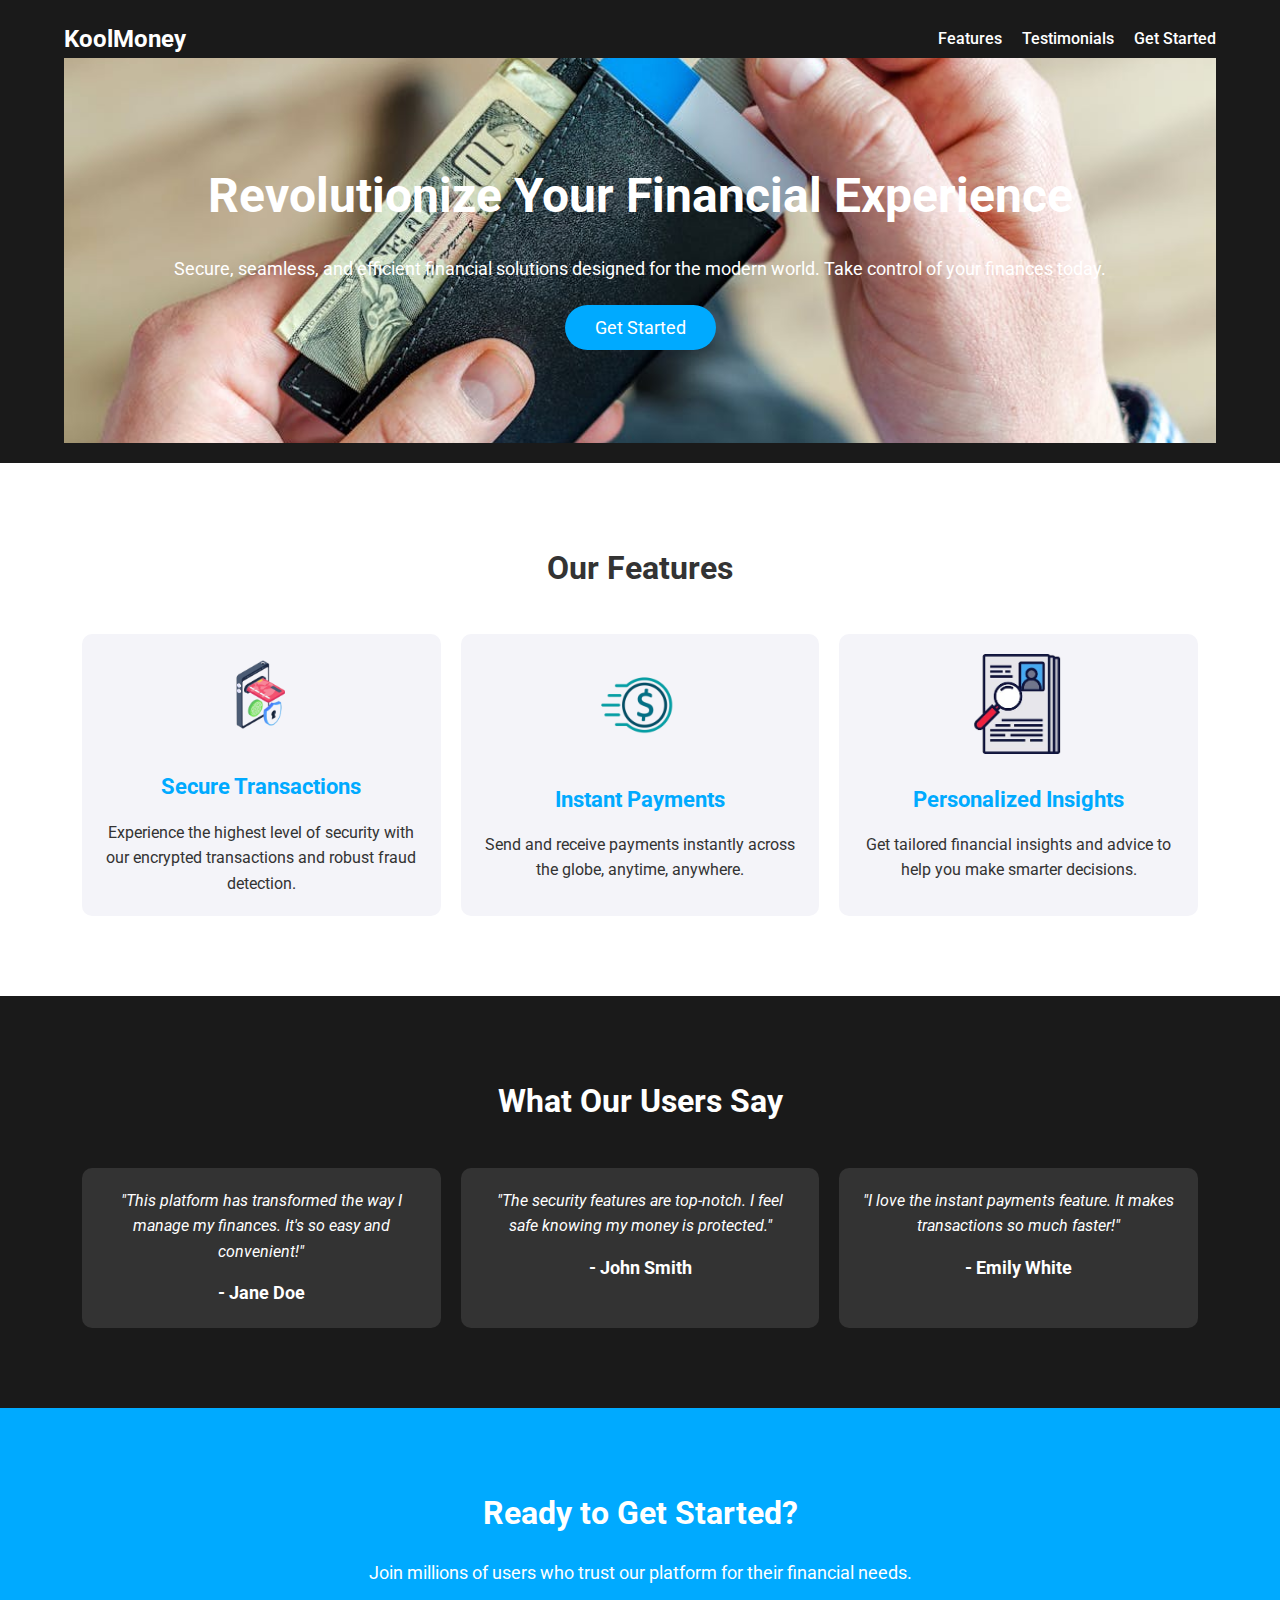
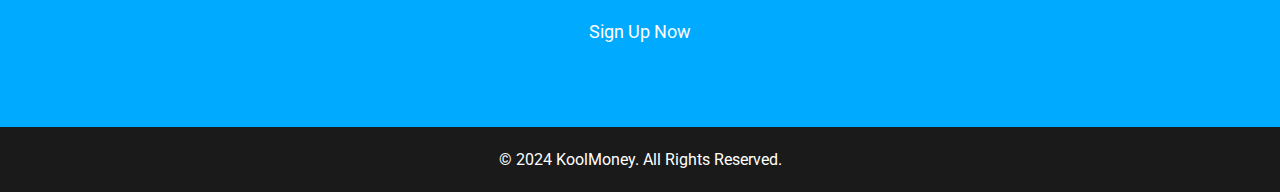
==== index.html @ 94e35cdf "name changes" ====
<!DOCTYPE html>
<html lang="en">
<head>
    <meta charset="UTF-8">
    <meta name="viewport" content="width=device-width, initial-scale=1.0">
    <title>KoolMoney</title>
    <link rel="icon" type="image/x-icon" href="./img/8176383.png">
    <link rel="preconnect" href="https://fonts.googleapis.com">
<link rel="preconnect" href="https://fonts.gstatic.com" crossorigin>
<link href="https://fonts.googleapis.com/css2?family=Roboto:wght@300;500;700&display=swap" rel="stylesheet">
<link rel="stylesheet" href="./index.css">
</head>
<body>
    <header>
        <div class="container">
            <nav class="navbar">
                <div class="logo">KoolMoney</div>
                <ul class="nav-links">
                    <li><a href="#features">Features</a></li>
                    <li><a href="#testimonials">Testimonials</a></li>
                    <li><a href="#cta">Get Started</a></li>
                </ul>
            </nav>
            <div class="overlay">
            <div class="hero">
                <h1>Revolutionize Your Financial Experience</h1>
                <p>Secure, seamless, and efficient financial solutions designed for the modern world. Take control of your finances today.</p>
                <a href="#cta" class="btn-primary">Get Started</a>
                </div>
            </div>
        </div>
    </header>

    <section id="features" class="features">
        <div class="container">
            <h2>Our Features</h2>
            <div class="feature-cards">
                <div class="feature-card">
                    <img src="./img/secure-transaction-vector-39509976.png" alt="Feature 1">
                    <h3>Secure Transactions</h3>
                    <p>Experience the highest level of security with our encrypted transactions and robust fraud detection.</p>
                </div>
                <div class="feature-card">
                    <img src="./img/istockphoto-1183794806-612x612.png" alt="Feature 2">
                    <h3>Instant Payments</h3>
                    <p>Send and receive payments instantly across the globe, anytime, anywhere.</p>
                </div>
                <div class="feature-card">
                    <img src="./img/insight.png" alt="Feature 3">
                    <h3>Personalized Insights</h3>
                    <p>Get tailored financial insights and advice to help you make smarter decisions.</p>
                </div>
            </div>
        </div>
    </section>

    <section id="testimonials" class="testimonials">
        <div class="container">
            <h2>What Our Users Say</h2>
            <div class="testimonial-cards">
                <div class="testimonial-card">
                    <p>"This platform has transformed the way I manage my finances. It's so easy and convenient!"</p>
                    <h4>- Jane Doe</h4>
                </div>
                <div class="testimonial-card">
                    <p>"The security features are top-notch. I feel safe knowing my money is protected."</p>
                    <h4>- John Smith</h4>
                </div>
                <div class="testimonial-card">
                    <p>"I love the instant payments feature. It makes transactions so much faster!"</p>
                    <h4>- Emily White</h4>
                </div>
            </div>
        </div>
    </section>

    <section id="cta" class="cta">
        <div class="container">
            <h2>Ready to Get Started?</h2>
            <p>Join millions of users who trust our platform for their financial needs.</p>
            <a href="#" class="btn-primary">Sign Up Now</a>
        </div>
    </section>

    <footer>
        <div class="container">
            <p>&copy; 2024 KoolMoney. All Rights Reserved.</p>
        </div>
    </footer>
    
</body>
</html>
---- index.css ----
* {
    box-sizing: border-box;
     margin: 0;
     padding: 0;
}
body {
    font-family: 'Roboto', sans-serif;
    color: #333;
    background-color: #f4f4f9;
    line-height: 1.6;
}

.container {
    width: 90%;
    max-width: 1200px;
    margin: 0 auto;
}

header {
    background-color: #1a1a1a;
    color: #fff;
    padding: 20px 0;
}

.navbar {
    display: flex;
    justify-content: space-between;
    align-items: center;
}

.navbar .logo {
    font-size: 24px;
    font-weight: 700;
}

.navbar .nav-links {
    list-style: none;
    display: flex;
    gap: 20px;
}

.navbar .nav-links li {
    display: inline;
}

.navbar .nav-links a {
    color: #fff;
    text-decoration: none;
    font-weight: 500;
    transition: color 0.3s ease;
}

.navbar .nav-links a:hover {
    color: #00aaff;
}


.hero {
    text-align: center;
    padding: 100px 20px;
    background-image: url("./img/bacgr.jpeg");
    background-repeat: no-repeat;
    background-position: center;
    background-size: cover;
    color: #fff;
}
.overlay {
    background-color: rgba(0, 0, 0, 0.822);
}
.hero h1 {
    font-size: 48px;
    font-weight: 700;
    margin-bottom: 20px;
}

.hero p {
    font-size: 18px;
    margin-bottom: 30px;
}

.btn-primary {
    background-color: #00aaff;
    color: #fff;
    padding: 12px 30px;
    font-size: 18px;
    border: none;
    border-radius: 50px;
    text-decoration: none;
    transition: background-color 0.3s ease;
}

.btn-primary:hover {
    background-color: #0088cc;
}


.features {
    padding: 80px 20px;
    text-align: center;
    background-color: #fff;
}

.features h2 {
    font-size: 32px;
    margin-bottom: 40px;
}

.feature-cards {
    display: flex;
    justify-content: space-between;
    gap: 20px;
}

.feature-card {
    background-color: #f4f4f9;
    padding: 20px;
    border-radius: 10px;
    flex: 1;
    transition: transform 0.3s ease;
}

.feature-card img {
    max-width: 100px;
    margin-bottom: 20px;
}

.feature-card h3 {
    font-size: 22px;
    margin-bottom: 15px;
    color: #00aaff;
}

.feature-card p {
    font-size: 16px;
}

.feature-card:hover {
    transform: translateY(-10px);
}


.testimonials {
    padding: 80px 20px;
    background-color: #1a1a1a;
    color: #fff;
    text-align: center;
}

.testimonials h2 {
    font-size: 32px;
    margin-bottom: 40px;
}

.testimonial-cards {
    display: flex;
    justify-content: space-between;
    gap: 20px;
}

.testimonial-card {
    background-color: #333;
    padding: 20px;
    border-radius: 10px;
    flex: 1;
}

.testimonial-card p {
    font-size: 16px;
    font-style: italic;
    margin-bottom: 15px;
}

.testimonial-card h4 {
    font-size: 18px;
    font-weight: 700;
}


.cta {
    padding: 80px 20px;
    background-color: #00aaff;
    text-align: center;
    color: #fff;
}

.cta h2 {
    font-size: 32px;
    margin-bottom: 20px;
}

.cta p {
    font-size: 18px;
    margin-bottom: 30px;
}

footer {
    padding: 20px 0;
    background-color: #1a1a1a;
    color: #fff;
    text-align: center;
}

footer p {
    margin: 0;
}
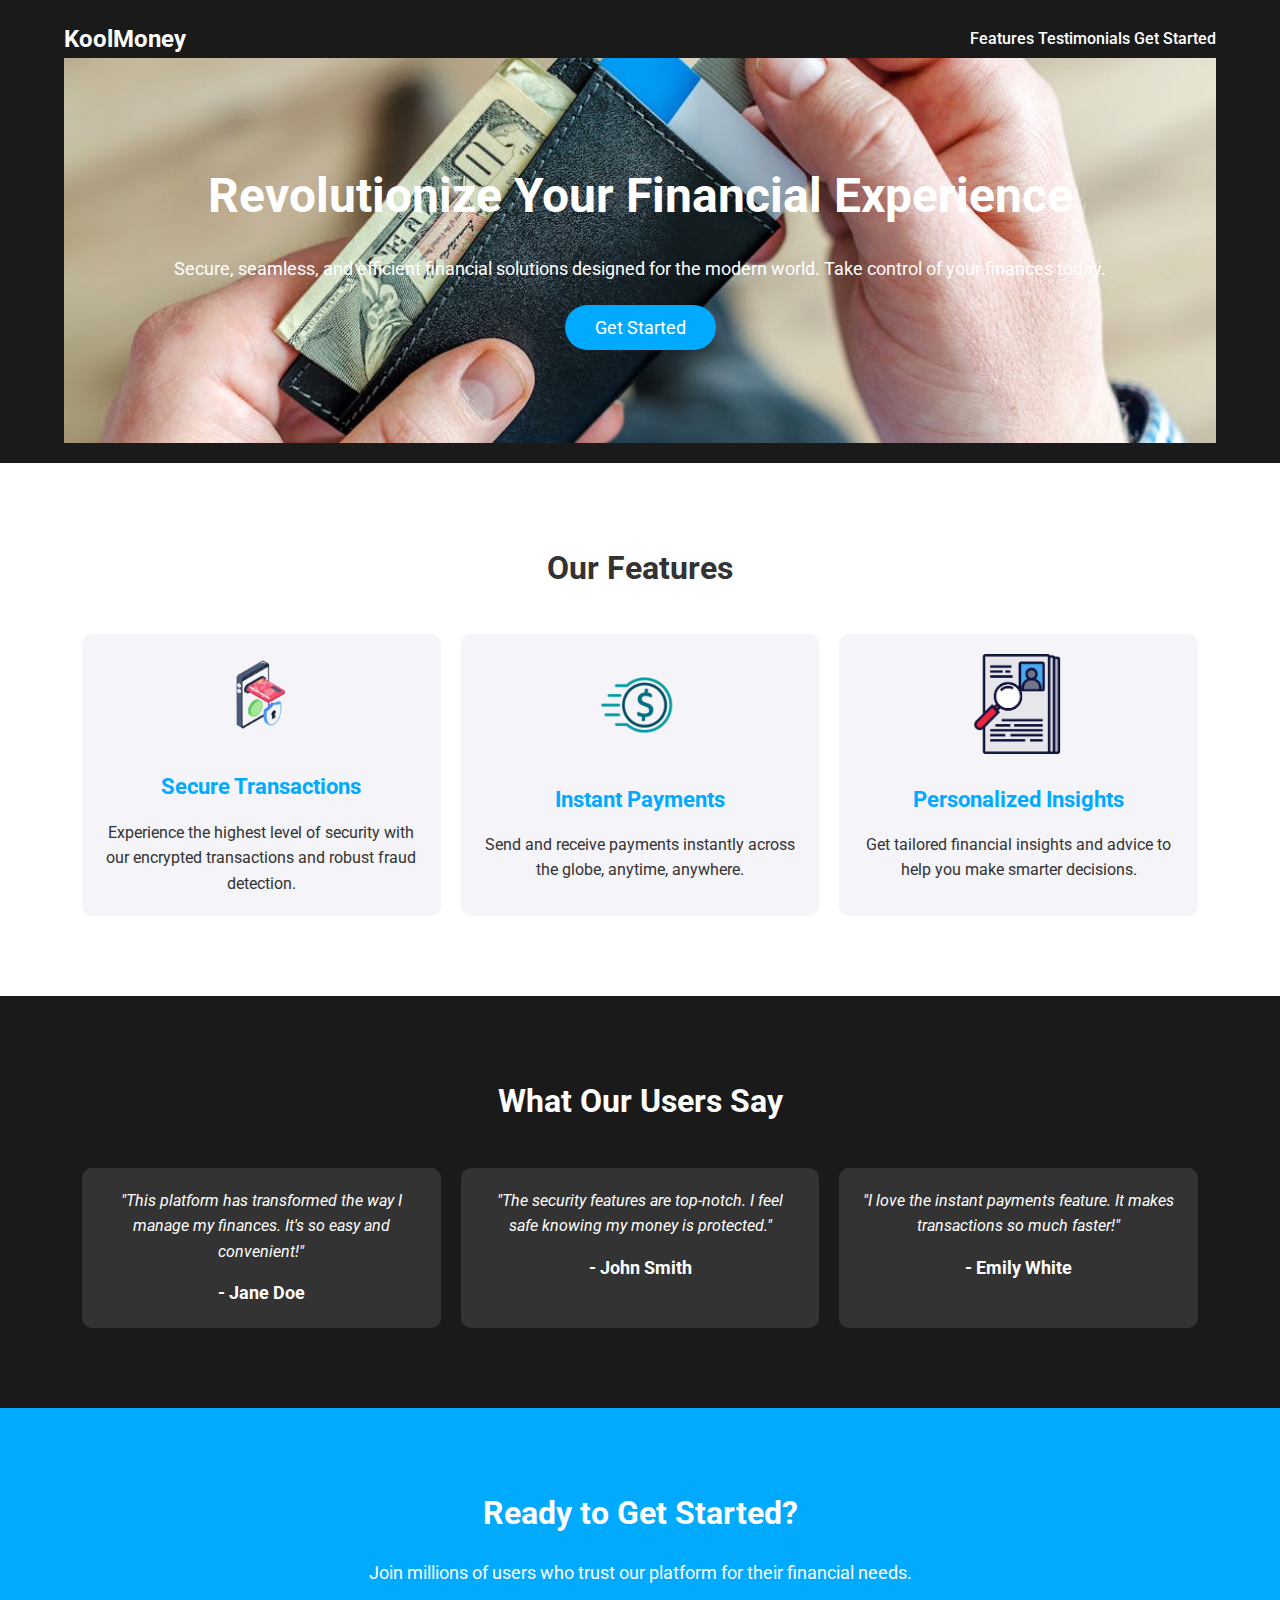
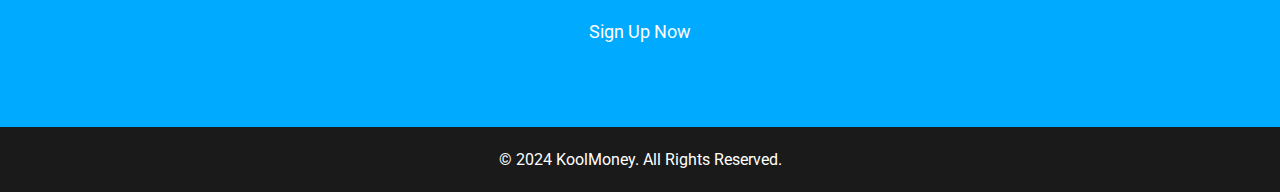
==== commit e01a68e1: "updated" ====
--- a/index.html
+++ b/index.html
@@ -15,7 +15,8 @@
         <div class="container">
             <nav class="navbar">
                 <div class="logo">KoolMoney</div>
-                <ul class="nav-links">
+                <div class="burger" onclick="toggleNav()">&#9776;</div>
+                <ul class="nav-links" id="navLinks">
                     <li><a href="#features">Features</a></li>
                     <li><a href="#testimonials">Testimonials</a></li>
                     <li><a href="#cta">Get Started</a></li>
@@ -88,5 +89,8 @@
         </div>
     </footer>
     
+
+
+    <script src="app.js"></script>
 </body>
 </html>--- a/index.css
+++ b/index.css
@@ -33,11 +33,13 @@
     font-weight: 700;
 }
 
-.navbar .nav-links {
-    list-style: none;
-    display: flex;
-    gap: 20px;
-}
+.burger {
+    font-size: 2rem;
+    cursor: pointer;
+    display: none;
+  }
+
+
 
 .navbar .nav-links li {
     display: inline;
@@ -108,6 +110,7 @@
 .feature-cards {
     display: flex;
     justify-content: space-between;
+    flex-wrap: wrap;
     gap: 20px;
 }
 
@@ -202,4 +205,41 @@
 
 footer p {
     margin: 0;
-}+}
+
+
+@media only screen and (max-width: 767px) {
+    
+
+    .navbar {
+        flex-direction: row;
+        align-items: center;
+        margin-right: 2rem;
+    }
+
+    .burger {
+        display: block;
+      }
+
+      .nav-links {
+        display: none;
+        flex-direction: column;
+        position: absolute;
+        background-color: #0f0f0fbb;
+        top: 5rem;
+        width: 90%;
+        right: 1.5rem;
+        align-items: center;
+        text-align: center;
+      }
+
+      .nav-links.active {
+        display: flex;
+      }
+
+      .nav-links li {
+        margin: 1rem 0;
+      }
+
+
+}
